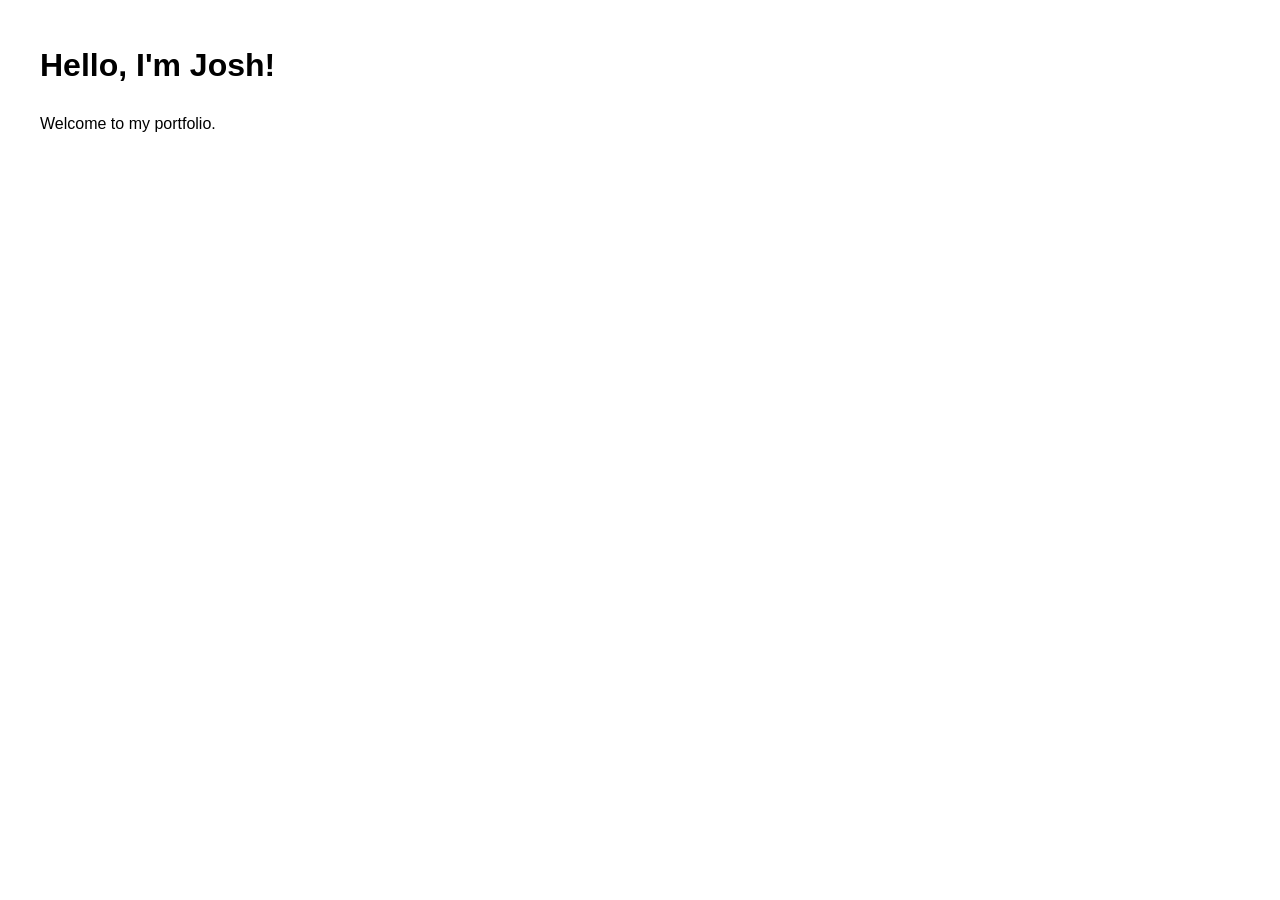
==== index.html @ ebcb900d "test" ====
<!DOCTYPE html>
<html lang="en">
<head>
    <meta charset="UTF-8">
    <meta name="viewport" content="width=device-width, initial-scale=1.0">
    <title>Rafael Joshua Diaz | Programmer</title>

    <link rel="stylesheet" href="style.css">
</head>
<body>

    <h1>Hello, I'm Josh!</h1>

    <p>Welcome to my portfolio.</p>

    <script src="script.js"></script>
</body>
</html>
---- style.css ----
* {
    margin: 0;
    padding: 0;
    box-sizing: border-box;
}

body {
    font-family: Arial, sans-serif;
    padding: 40px;
    line-height: 1.6;
}

h1 {
    margin-bottom: 20px;
}
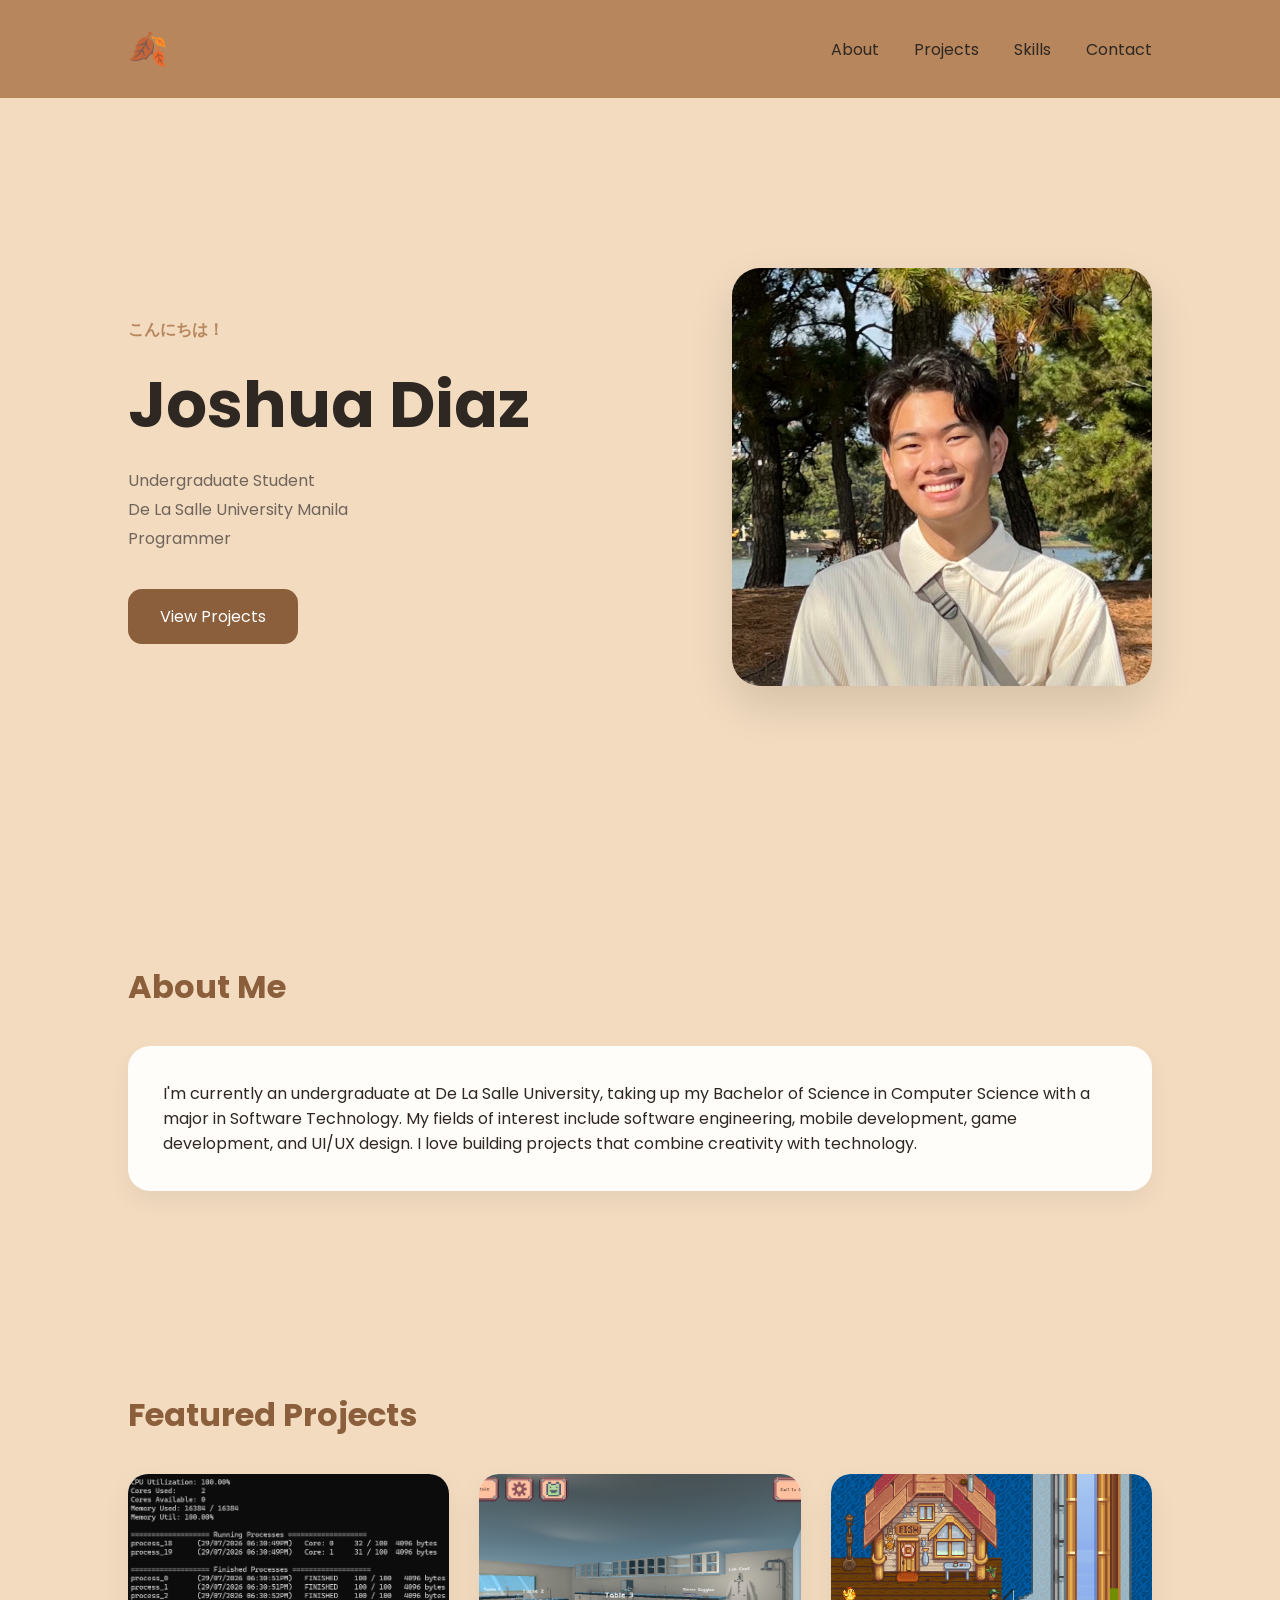
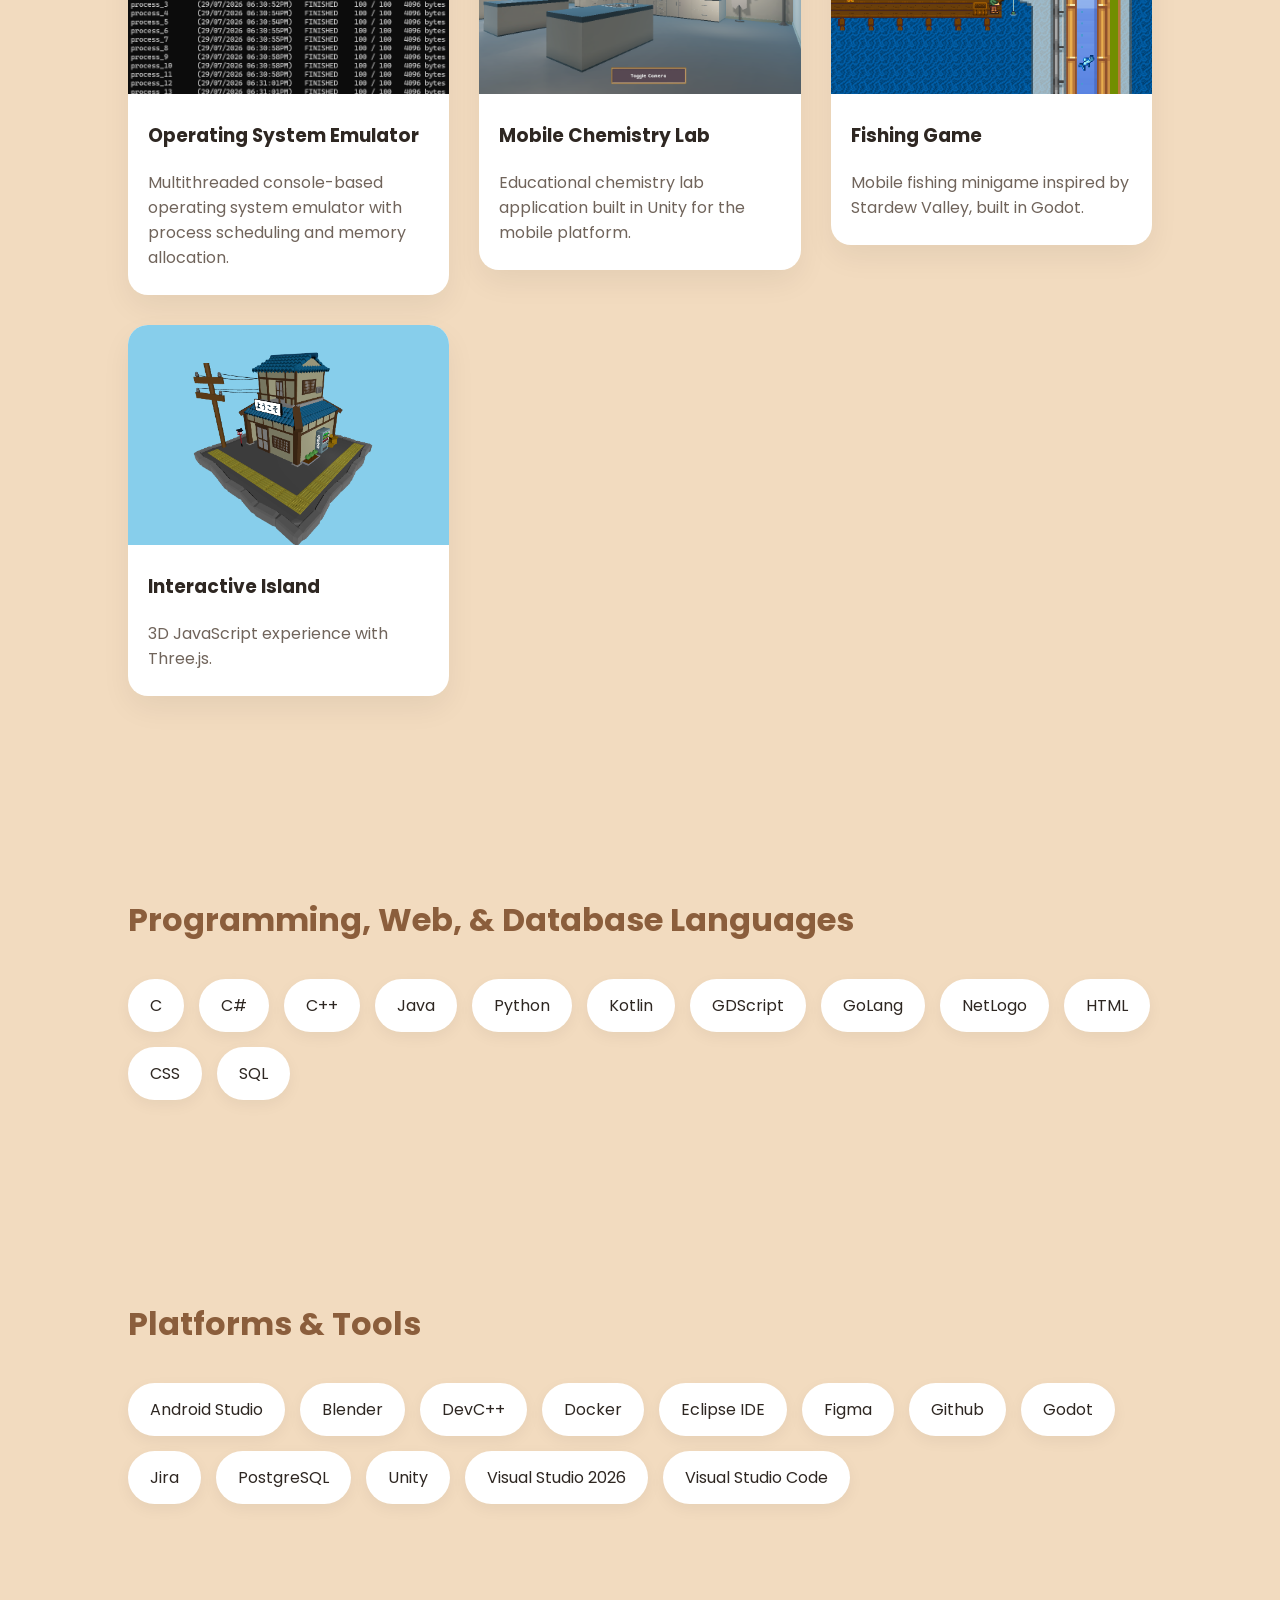
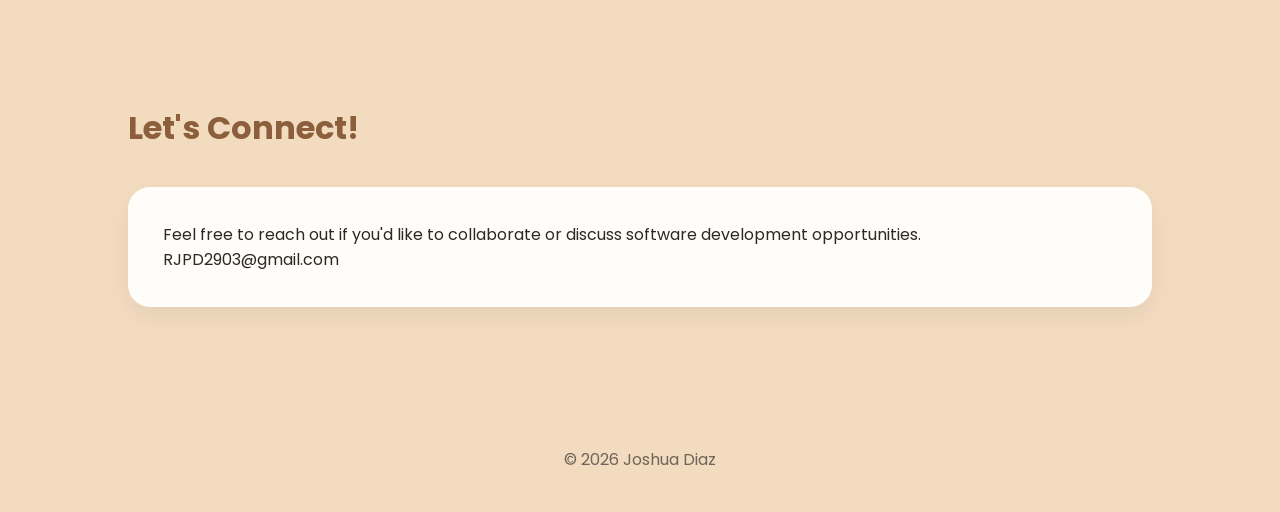
==== commit 3b28f197: "home page partially done project pages to follow" ====
--- a/index.html
+++ b/index.html
@@ -3,16 +3,150 @@
 <head>
     <meta charset="UTF-8">
     <meta name="viewport" content="width=device-width, initial-scale=1.0">
-    <title>Rafael Joshua Diaz | Programmer</title>
-
+    <title>Joshua Diaz | Portfolio</title>
+    <link rel="preconnect" href="https://fonts.googleapis.com">
+    <link rel="preconnect" href="https://fonts.gstatic.com" crossorigin>
+    <link href="https://fonts.googleapis.com/css2?family=Poppins:wght@300;400;500;600;700&display=swap" rel="stylesheet">
     <link rel="stylesheet" href="style.css">
 </head>
+
 <body>
 
-    <h1>Hello, I'm Josh!</h1>
+<header>
+    <nav class="navbar">
+        <h2><a href="index.html">🍂</a></h2>
+        <ul>
+            <li><a href="index.html#about">About</a></li>
+            <li><a href="index.html#projects">Projects</a></li>
+            <li><a href="index.html#skills">Skills</a></li>
+            <li><a href="index.html#contact">Contact</a></li>
+        </ul>
+    </nav>
+</header>
 
-    <p>Welcome to my portfolio.</p>
 
-    <script src="script.js"></script>
+<section class="me">
+    <div class="me-text">
+        <p class="welcome">こんにちは！</p>
+        <h1>Joshua Diaz</h1>
+        <p class="description">
+            Undergraduate Student<br>
+            De La Salle University Manila<br>
+            Programmer
+        </p>
+        <a href="#projects" class="button">
+            View Projects
+        </a>
+    </div>
+    <div class="my-image">
+        <img src="assets/profile.jpg" alt="Profile">
+    </div>
+</section>
+
+
+<section id="about">
+    <h2>About Me</h2>
+    <div class="card">
+        <p>
+            I'm currently an undergraduate at De La Salle University, 
+            taking up my Bachelor of Science in Computer Science 
+            with a major in Software Technology. My fields of interest
+            include software engineering, mobile development, game development, and UI/UX
+            design.
+
+            I love building projects that combine creativity with
+            technology.
+        </p>
+    </div>
+</section>
+
+<section id="projects">
+    <h2>Featured Projects</h2>
+    <div class="project-grid">
+        <a href="projects/OperatingSystemEmulator.html" class="project-link">
+            <div class="project">
+                <img src="assets/emulator.png">
+                <h3>Operating System Emulator</h3>
+                <p>Multithreaded console-based operating system emulator with process scheduling and memory allocation.</p>
+            </div>
+        </a>
+        <a href="projects/MobileChemistryLab.html" class="project-link">
+            <div class="project">
+                <img src="assets/chemistry.png">
+                <h3>Mobile Chemistry Lab</h3>
+                <p>Educational chemistry lab application built in Unity for the mobile platform.</p>
+            </div>
+        </a>
+        <a href="projects/FishingGame.html" class="project-link">
+            <div class="project">
+                <img src="assets/fishing.png">
+                <h3>Fishing Game</h3>
+                <p>Mobile fishing minigame inspired by Stardew Valley, built in Godot.</p>
+            </div>
+        </a>
+        <a href="projects/InteractiveIsland.html" class="project-link">
+            <div class="project">
+                <img src="assets/island.png">
+                <h3>Interactive Island</h3>
+                <p>3D JavaScript experience with Three.js.</p>
+            </div>
+        </a>
+    </div>
+</section>
+
+
+
+<section id="skills">
+    <h2>Programming, Web, & Database Languages</h2>
+    <div class="skills">
+        <span>C</span>
+        <span>C#</span>
+        <span>C++</span>
+        <span>Java</span>
+        <span>Python</span>
+        <span>Kotlin</span>
+        <span>GDScript</span>
+        <span>GoLang</span>
+        <span>NetLogo</span>
+        <span>HTML</span>
+        <span>CSS</span>
+        <span>SQL</span>
+    </div>
+</section>
+
+<section id="skills">
+    <h2>Platforms & Tools</h2>
+    <div class="skills">
+        <span>Android Studio</span>
+        <span>Blender</span>
+        <span>DevC++</span>
+        <span>Docker</span>
+        <span>Eclipse IDE</span>
+        <span>Figma</span>
+        <span>Github</span>
+        <span>Godot</span>
+        <span>Jira</span>
+        <span>PostgreSQL</span>
+        <span>Unity</span>
+        <span>Visual Studio 2026</span>
+        <span>Visual Studio Code</span>
+    </div>
+</section>
+
+<section id="contact">
+    <h2>Let's Connect!</h2>
+    <div class="card">
+        <p>
+            Feel free to reach out if you'd like to collaborate or discuss software development opportunities. <br>
+            RJPD2903@gmail.com
+        </p>
+    </div>
+</section>
+
+
+<footer>
+    © 2026 Joshua Diaz
+</footer>
+
 </body>
 </html>
--- a/style.css
+++ b/style.css
@@ -1,15 +1,211 @@
-* {
+@import url('https://fonts.googleapis.com/css2?family=Poppins:wght@300;400;500;600;700&display=swap');
+
+:root{
+    --bg:#F2DBBF;
+    --card:#FFFDF9;
+    --primary:#8B5E3C;
+    --secondary:#B7865D;
+    --accent:#E7D3BF;
+    --text:#2E2722;
+    --light:#70645B;
+}
+
+*{
+    margin:0;
+    padding:0;
+    box-sizing:border-box;
+}
+
+html{
+    scroll-behavior:smooth;
+}
+
+body{
+    font-family:"Poppins",sans-serif;
+    background:var(--bg);
+    color:var(--text);
+}
+
+.navbar{
+    display:flex;
+    justify-content:space-between;
+    align-items:center;
+    padding:25px 10%;
+    background: var(--secondary);/*rgba(255,253,249,.85);*/
+    backdrop-filter:blur(10px);
+    position:sticky;
+    top:0;
+}
+
+.navbar h2 {
     margin: 0;
-    padding: 0;
-    box-sizing: border-box;
-}
-
-body {
-    font-family: Arial, sans-serif;
-    padding: 40px;
-    line-height: 1.6;
-}
-
-h1 {
-    margin-bottom: 20px;
-}+}
+
+.navbar ul{
+    display:flex;
+    gap:35px;
+    list-style:none;
+}
+
+.navbar a{
+    text-decoration:none;
+    color:var(--text);
+    transition:.25s;
+}
+
+.navbar a:hover{
+    color:var(--primary);
+}
+
+.me{
+    display:flex;
+    justify-content:space-between;
+    align-items:center;
+    padding:90px 10%;
+    gap:60px;
+    margin-top: 80px;
+    margin-bottom: 80px;
+}
+
+.me h1{
+    font-size:4rem;
+    margin:15px 0;
+}
+
+.description{
+    max-width:500px;
+    color:var(--light);
+    line-height:1.8;
+}
+
+.welcome{
+    color:var(--secondary);
+    font-weight:600;
+}
+
+.button{
+    display:inline-block;
+    margin-top:35px;
+    padding:15px 32px;
+    background:var(--primary);
+    color:white;
+    text-decoration:none;
+    border-radius:14px;
+    transition:.25s;
+}
+
+.button:hover{
+    transform:translateY(-3px);
+    background:var(--secondary);
+}
+
+.my-image img{
+    width:420px;
+    border-radius:28px;
+    box-shadow:0 20px 45px rgba(0,0,0,.12);
+}
+
+section{
+    padding:100px 10%;
+}
+
+h2{
+    color:var(--primary);
+    margin-bottom:35px;
+    font-size:2rem;
+}
+
+.card{
+    background:var(--card);
+    padding:35px;
+    border-radius:22px;
+    box-shadow:0 10px 25px rgba(0,0,0,.05);
+}
+
+.project-grid{
+    display:grid;
+    grid-template-columns:repeat(auto-fit,minmax(300px,1fr));
+    gap:30px;
+}
+
+.project{
+    background:white;
+    border-radius:20px;
+    overflow:hidden;
+    transition:.3s;
+    box-shadow:0 12px 30px rgba(0,0,0,.06);
+}
+
+.project-link,
+.project-link:visited {
+    color: inherit;
+    text-decoration: none;
+    display: block; /* Ensures card layout doesn't collapse */
+}
+
+.project:hover{
+    transform:translateY(-8px);
+}
+
+.project img{
+    width:100%;
+    height:220px;
+    object-fit:cover;
+}
+
+.project h3{
+    margin:20px;
+}
+
+.project p{
+    margin:0 20px 25px;
+    color:var(--light);
+}
+
+.skills{
+    display:flex;
+    flex-wrap:wrap;
+    gap:15px;
+}
+
+.skills span{
+    background:white;
+    padding:14px 22px;
+    border-radius:50px;
+    box-shadow:0 5px 15px rgba(0,0,0,.05);
+    transition:.2s;
+}
+
+.skills span:hover{
+    background:var(--primary);
+    color:white;
+}
+
+footer{
+    padding:40px;
+    text-align:center;
+    color:var(--light);
+}
+
+@media(max-width:900px){
+
+    .me{
+        flex-direction:column-reverse;
+        text-align:center;
+    }
+
+    .my-image img{
+        width:300px;
+    }
+
+    .navbar{
+        flex-direction:column;
+        gap:20px;
+    }
+
+    .navbar ul{
+        flex-wrap:wrap;
+        justify-content:center;
+    }
+
+}
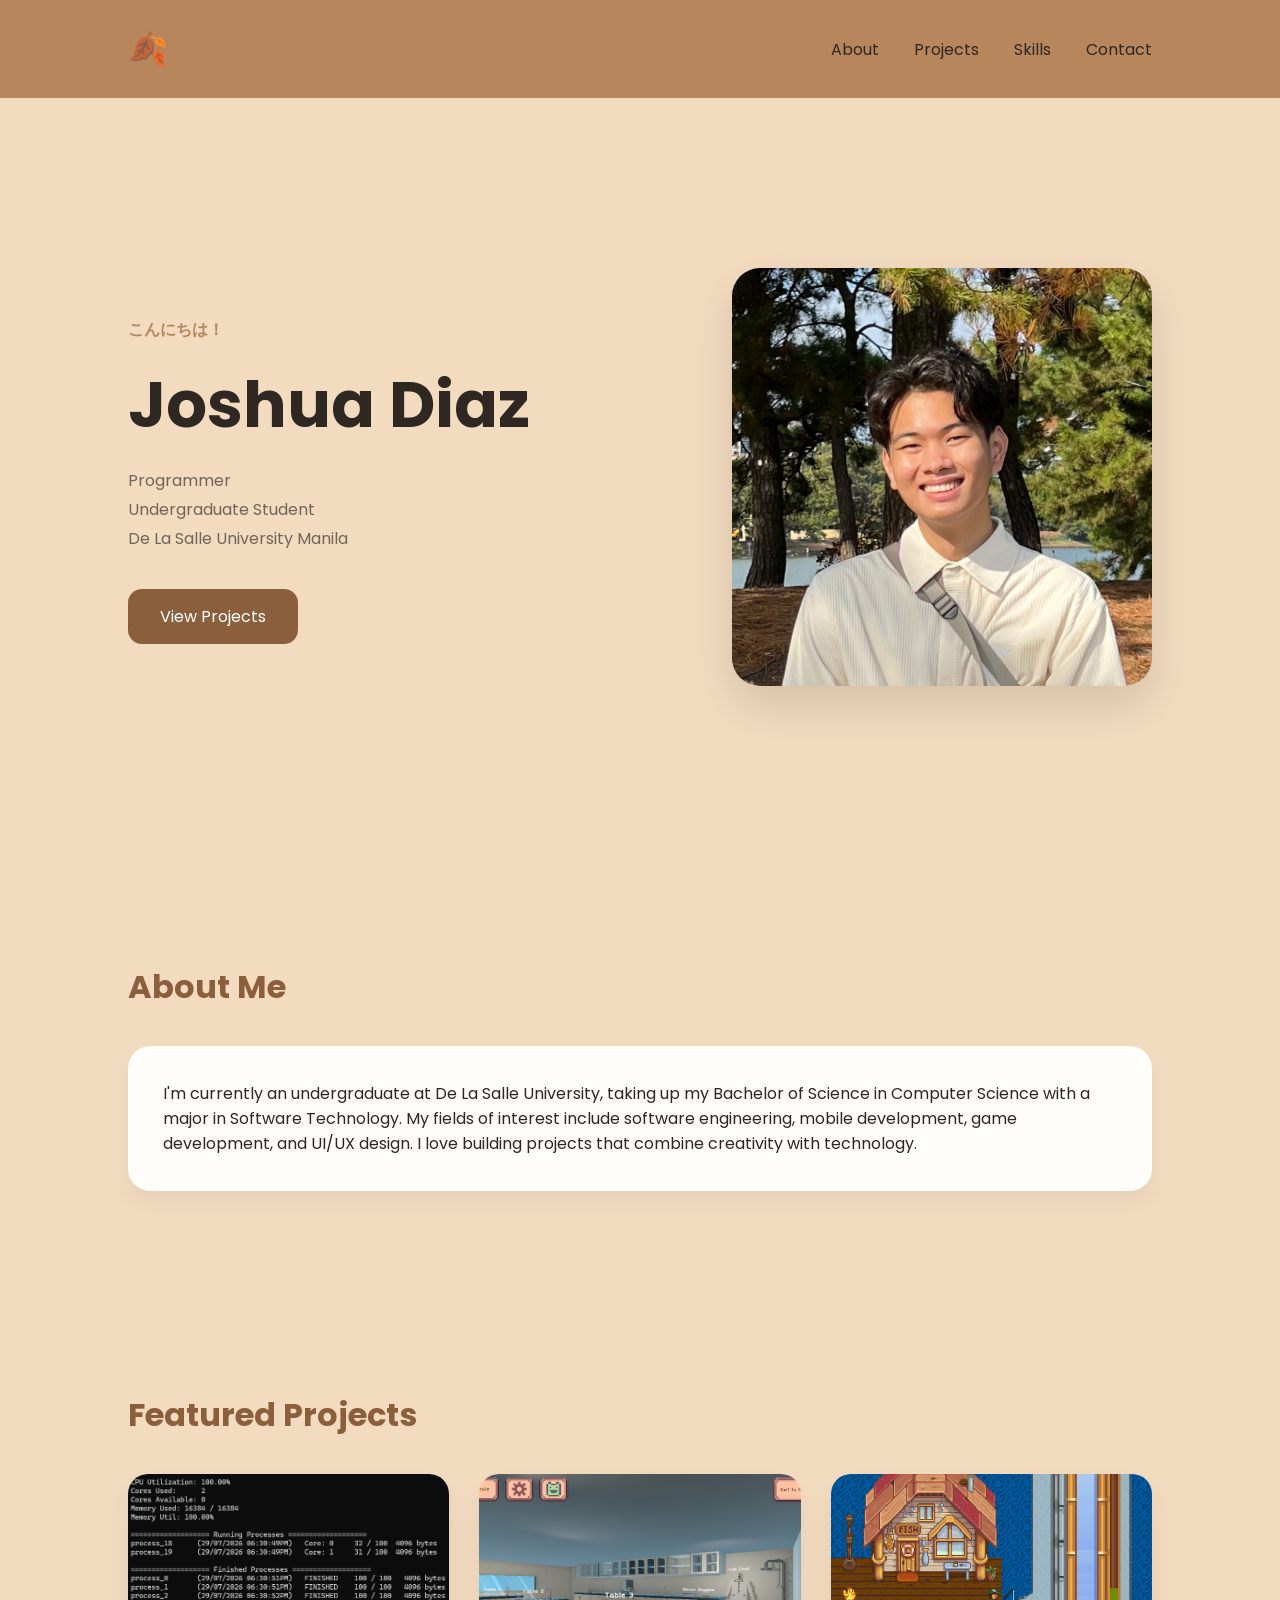
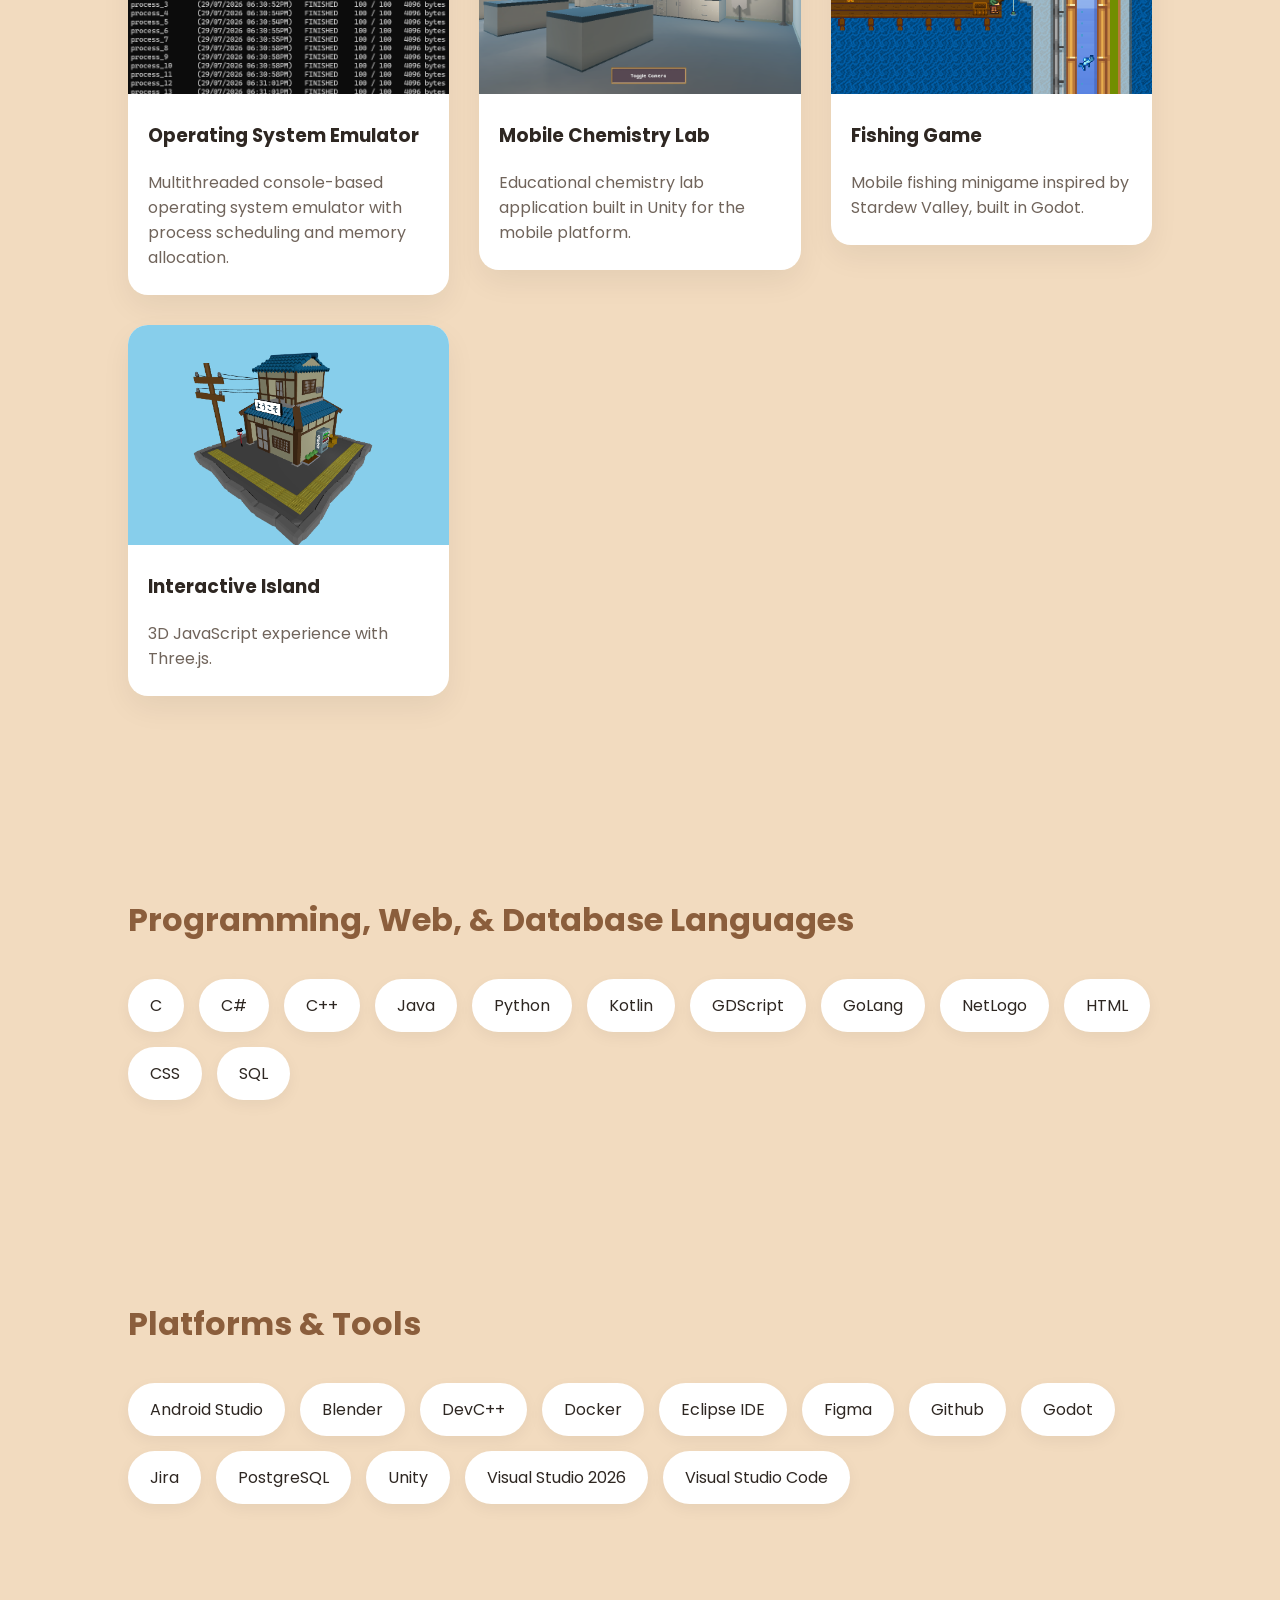
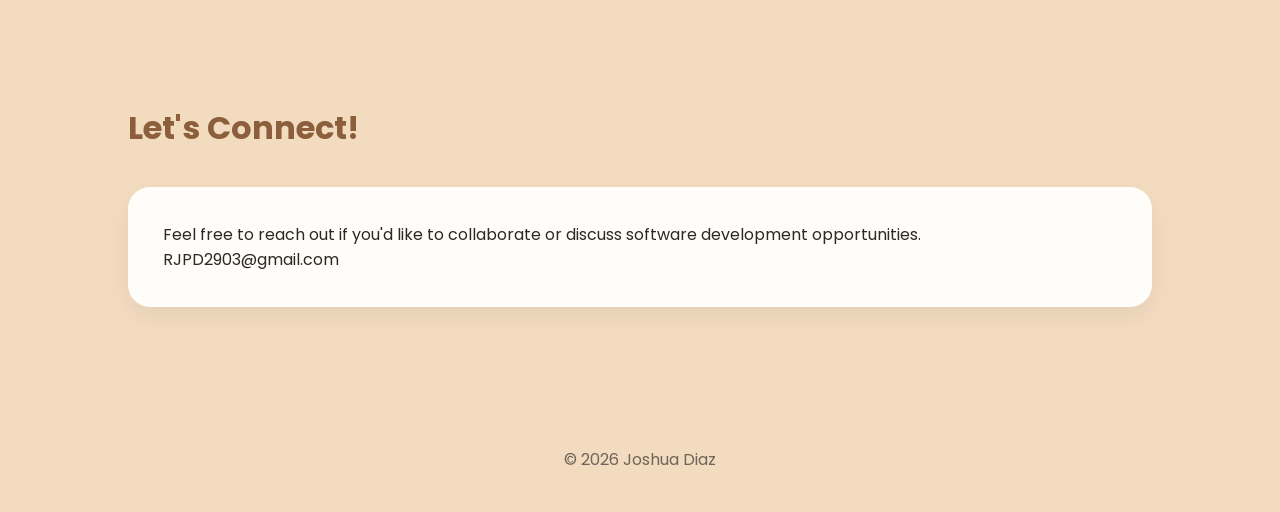
==== commit f9f52eab: "project information added photos tba" ====
--- a/index.html
+++ b/index.html
@@ -30,9 +30,9 @@
         <p class="welcome">こんにちは！</p>
         <h1>Joshua Diaz</h1>
         <p class="description">
+            Programmer<br>
             Undergraduate Student<br>
-            De La Salle University Manila<br>
-            Programmer
+            De La Salle University Manila
         </p>
         <a href="#projects" class="button">
             View Projects
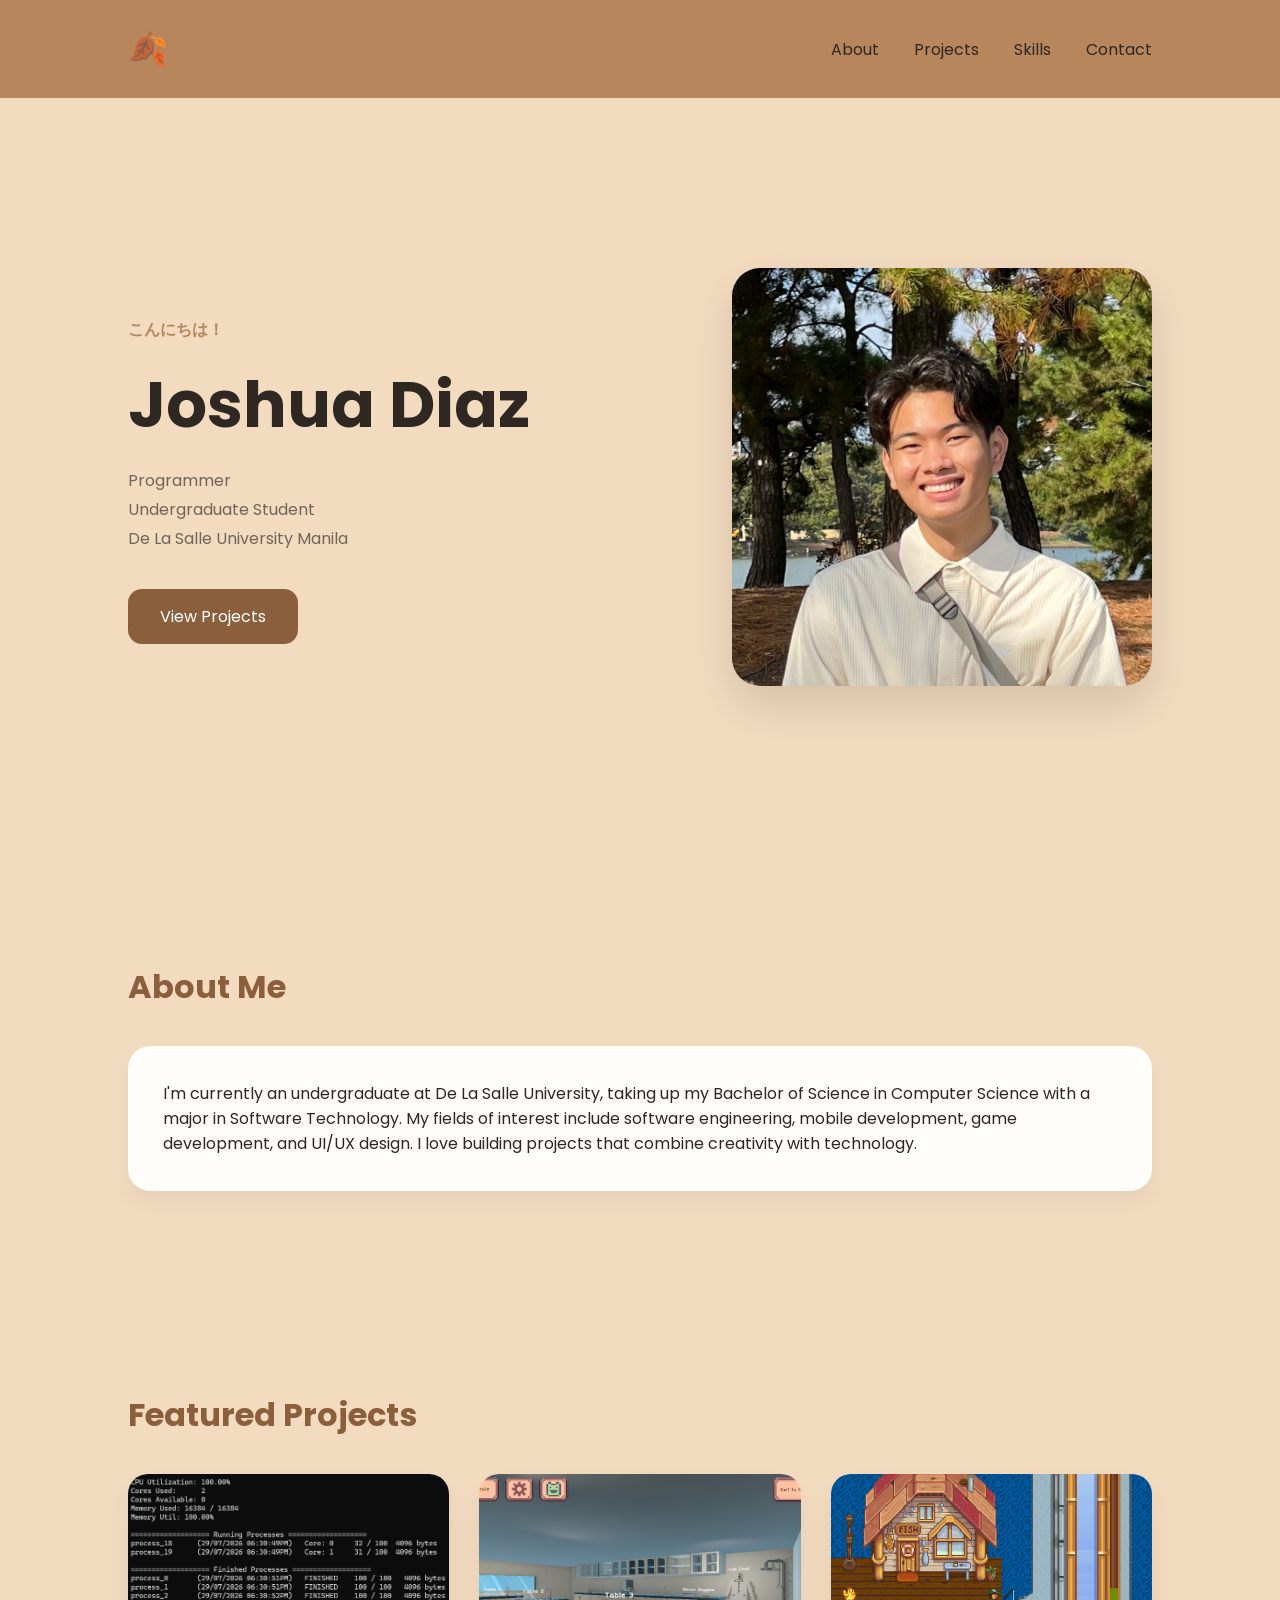
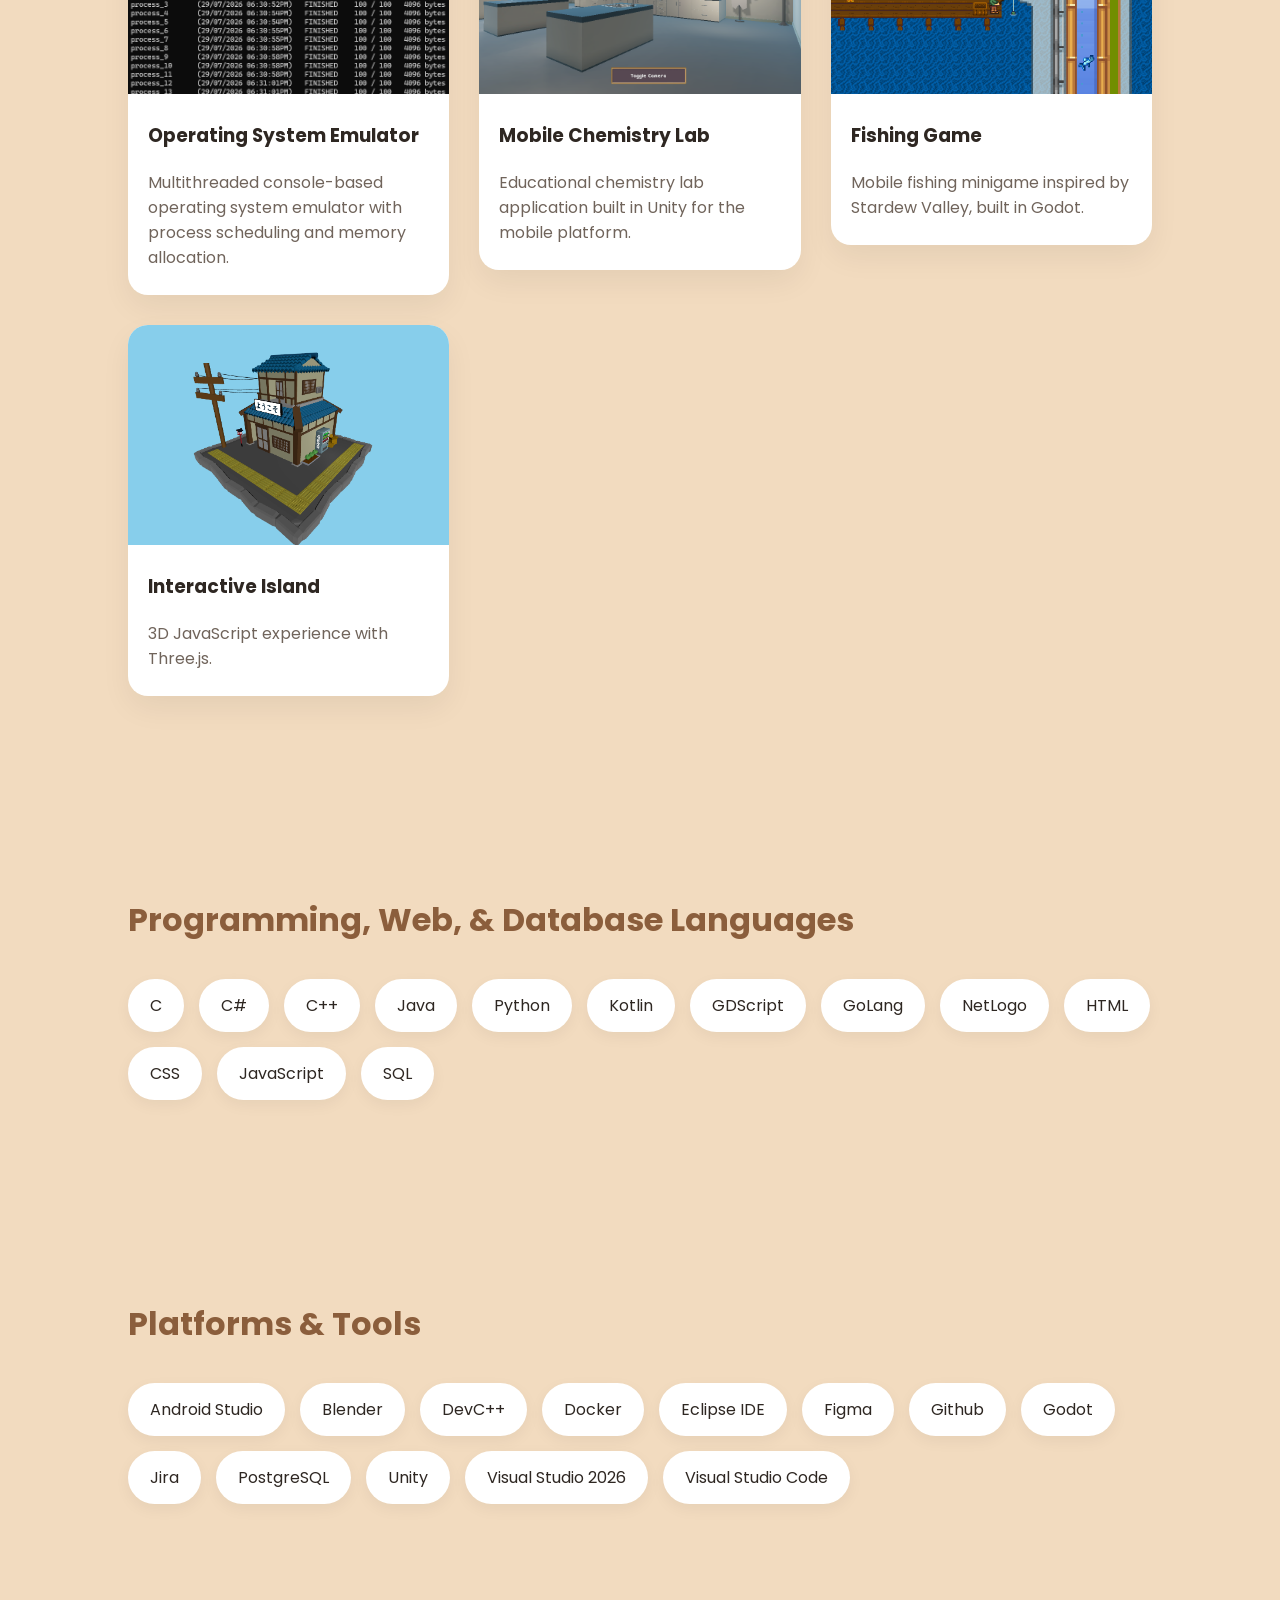
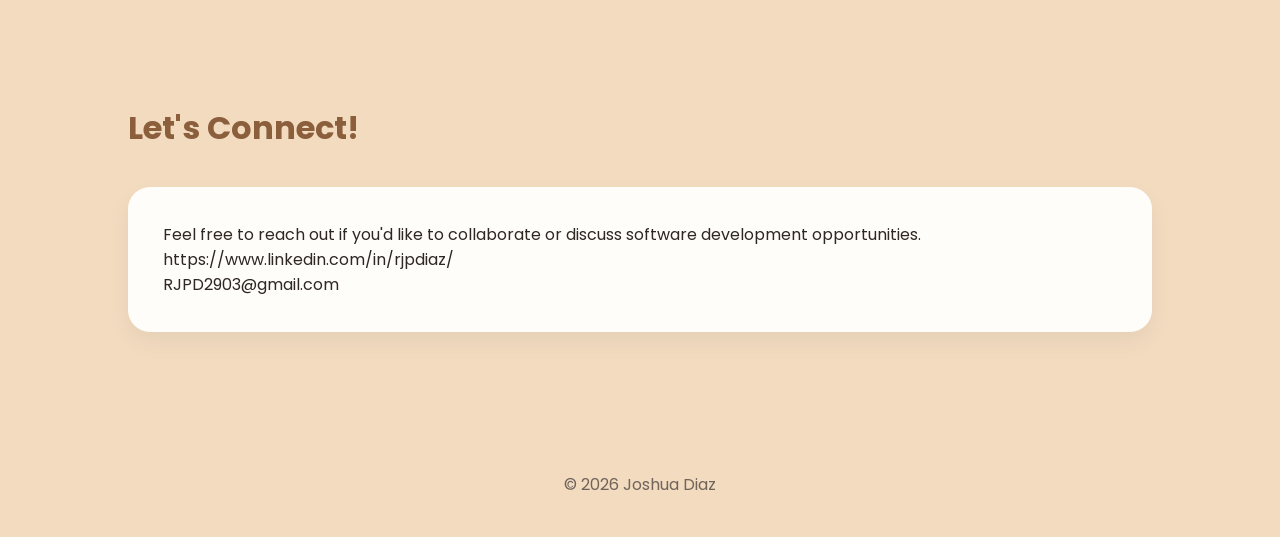
==== commit ac8aee98: "JS + linkedin" ====
--- a/index.html
+++ b/index.html
@@ -110,6 +110,7 @@
         <span>NetLogo</span>
         <span>HTML</span>
         <span>CSS</span>
+        <span>JavaScript</span>
         <span>SQL</span>
     </div>
 </section>
@@ -138,6 +139,7 @@
     <div class="card">
         <p>
             Feel free to reach out if you'd like to collaborate or discuss software development opportunities. <br>
+            https://www.linkedin.com/in/rjpdiaz/ <br>
             RJPD2903@gmail.com
         </p>
     </div>
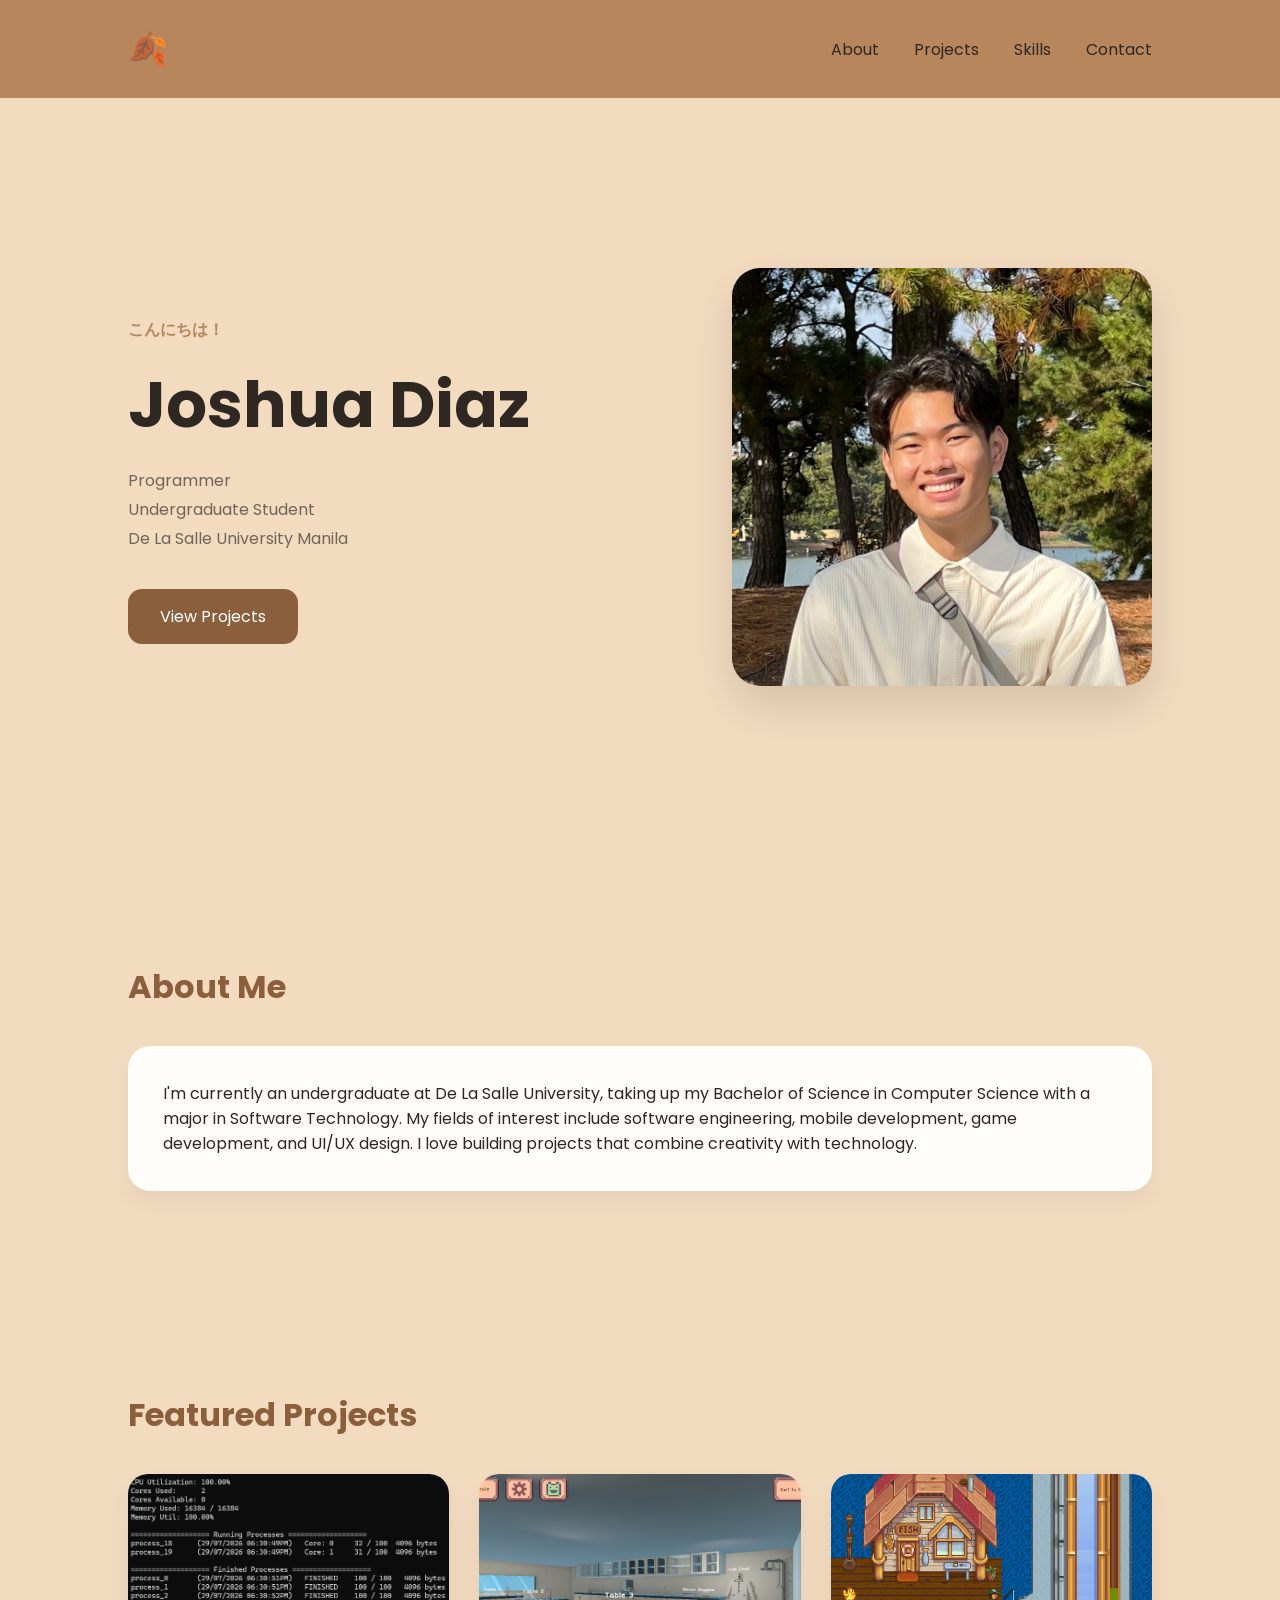
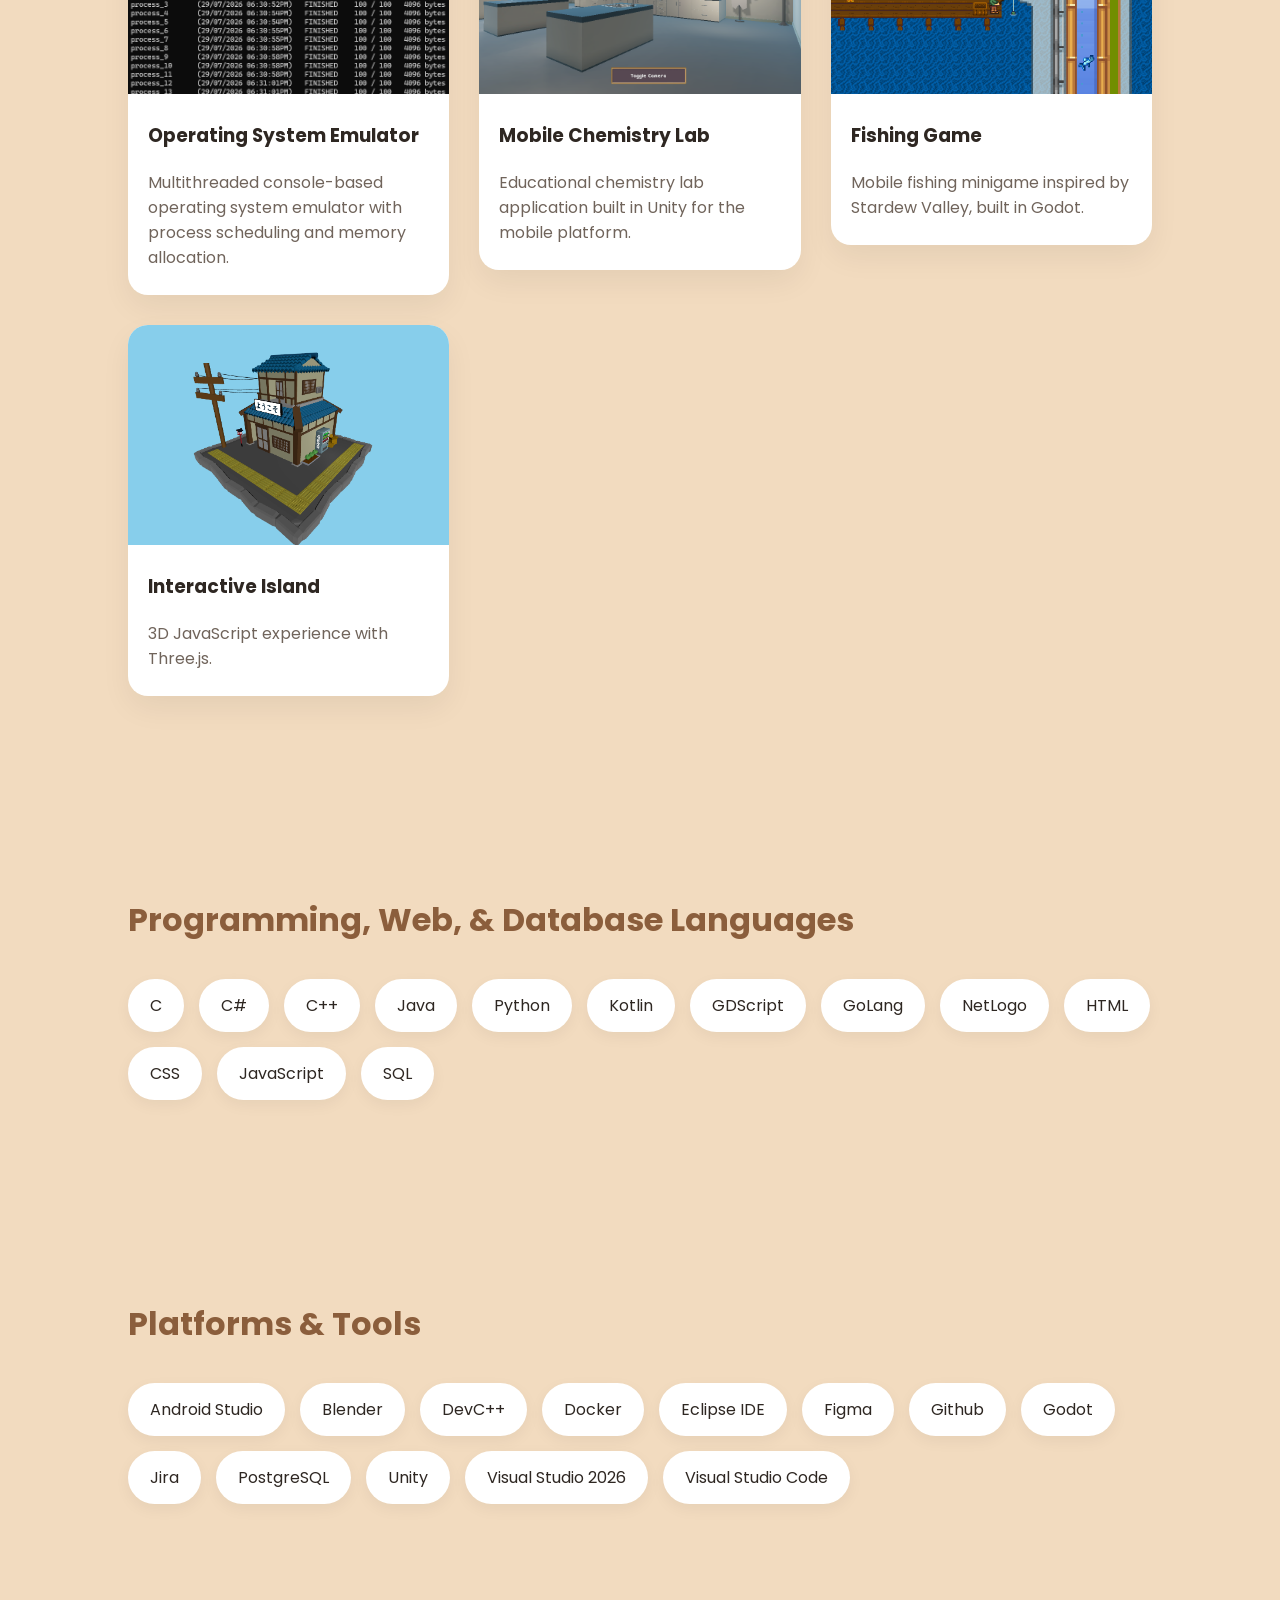
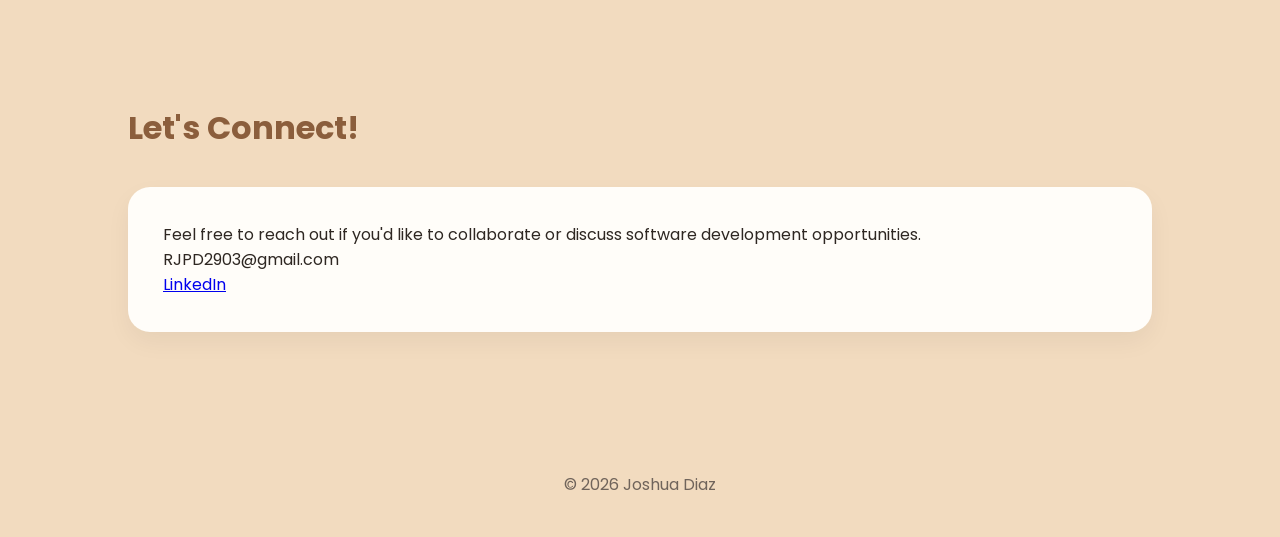
==== commit 57bc4b64: "Update index.html" ====
--- a/index.html
+++ b/index.html
@@ -139,8 +139,8 @@
     <div class="card">
         <p>
             Feel free to reach out if you'd like to collaborate or discuss software development opportunities. <br>
-            https://www.linkedin.com/in/rjpdiaz/ <br>
-            RJPD2903@gmail.com
+            RJPD2903@gmail.com<br>
+            <a href="https://www.linkedin.com/in/rjpdiaz/">LinkedIn</a>
         </p>
     </div>
 </section>
